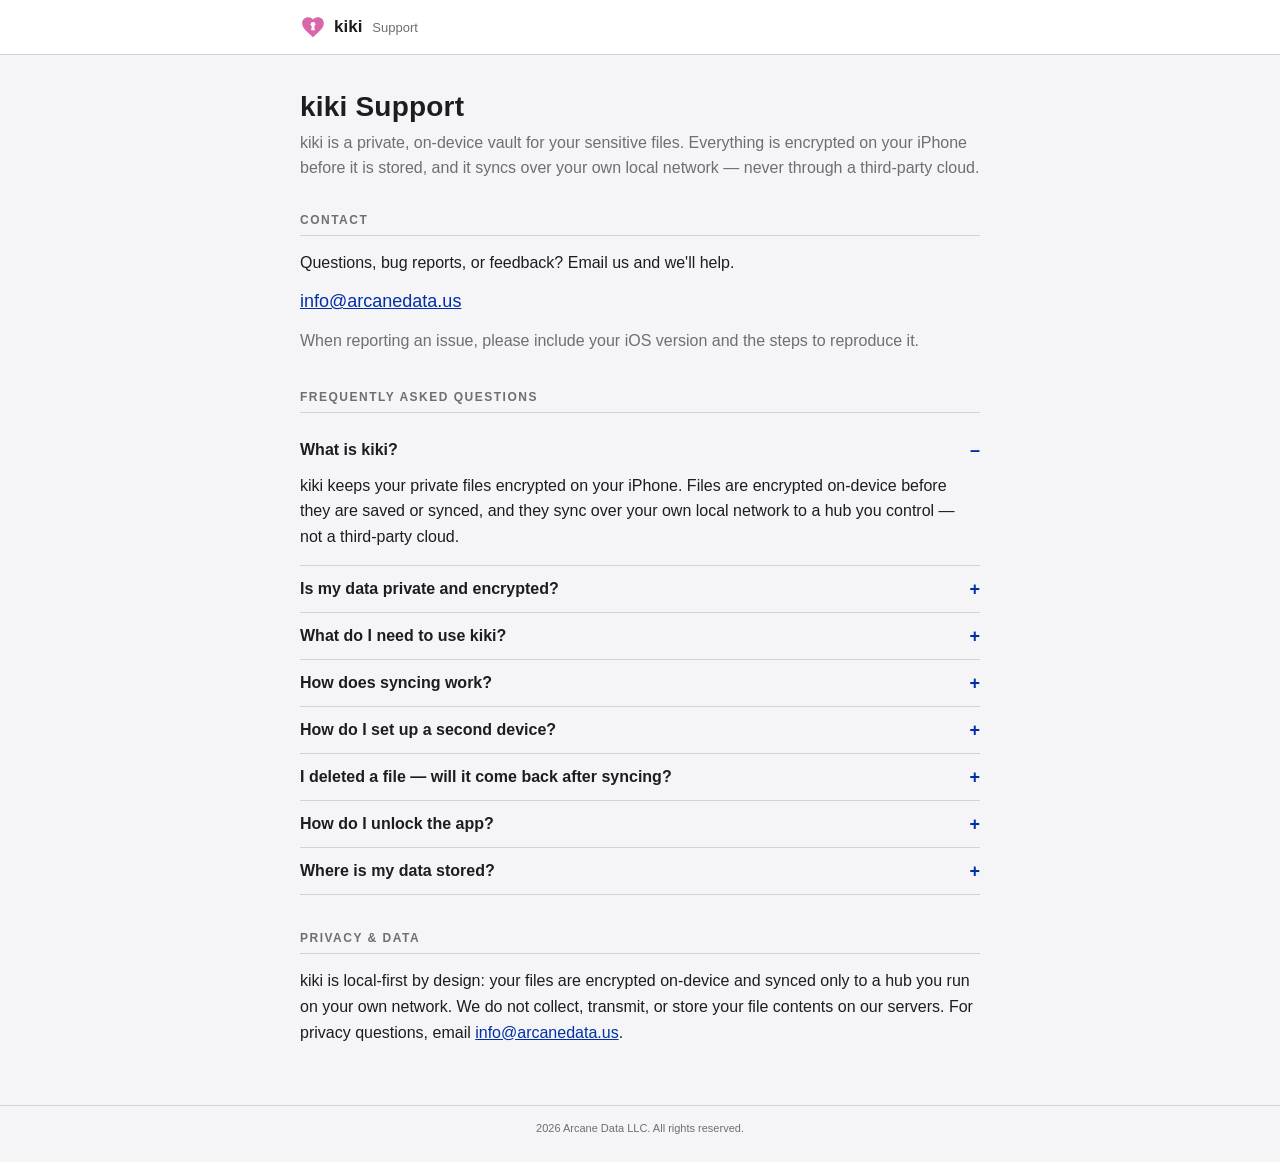
==== kiki/index.html @ 39fe329b "Use transparent skull-on-books logo and PNG favicon - Swap splash-card mark for assets/arcane-data-l" ====
<!DOCTYPE html>
<html lang="en">
<head>
  <meta charset="utf-8" />
  <meta name="viewport" content="width=device-width, initial-scale=1" />
  <title>kiki — Support</title>
  <meta name="description" content="Support and FAQ for kiki, the private on-device vault by Arcane Data LLC. Contact info@arcanedata.us." />
  <meta name="theme-color" content="#f5f5f7" />
  <link rel="icon" href="/favicon.png" type="image/png" />
  <link rel="canonical" href="https://arcanedata.us/kiki/" />

  <meta property="og:type" content="website" />
  <meta property="og:title" content="kiki — Support" />
  <meta property="og:description" content="Support and FAQ for kiki, the private on-device vault by Arcane Data LLC." />
  <meta property="og:url" content="https://arcanedata.us/kiki/" />
  <meta name="twitter:card" content="summary" />

  <link rel="stylesheet" href="/styles.css" />
  <link rel="stylesheet" href="support.css" />
</head>
<body>
  <header class="site-header">
    <div class="site-header__inner">
      <a class="brand" href="/">
        <svg viewBox="0 0 24 24" width="26" height="26" class="kiki-mark" aria-hidden="true">
          <defs>
            <mask id="kh">
              <rect width="24" height="24" fill="#fff" />
              <circle cx="12" cy="9.5" r="2.2" fill="#000" />
              <path d="M11 11 L10.2 15 L13.8 15 L13 11 Z" fill="#000" />
            </mask>
          </defs>
          <path d="M12 21.35l-1.45-1.32C5.4 15.36 2 12.28 2 8.5 2 5.42 4.42 3 7.5 3c1.74 0 3.41 0.81 4.5 2.09C13.09 3.81 14.76 3 16.5 3 19.58 3 22 5.42 22 8.5c0 3.78-3.4 6.86-8.55 11.54L12 21.35z" fill="#D966A8" mask="url(#kh)" />
        </svg>
        kiki
      </a>
      <span class="site-header__tag">Support</span>
    </div>
  </header>

  <main class="wrap">
    <h1>kiki Support</h1>
    <p class="lead">
      kiki is a private, on-device vault for your sensitive files. Everything is
      encrypted on your iPhone before it is stored, and it syncs over your own
      local network — never through a third-party cloud.
    </p>

    <section class="section">
      <h2>Contact</h2>
      <p>Questions, bug reports, or feedback? Email us and we'll help.</p>
      <p class="contact-email"><a href="mailto:info@arcanedata.us">info@arcanedata.us</a></p>
      <p class="muted">When reporting an issue, please include your iOS version and the steps to reproduce it.</p>
    </section>

    <section class="section">
      <h2>Frequently asked questions</h2>

      <details class="faq-item" open>
        <summary>What is kiki?</summary>
        <p>kiki keeps your private files encrypted on your iPhone. Files are encrypted on-device before they are saved or synced, and they sync over your own local network to a hub you control — not a third-party cloud.</p>
      </details>

      <details class="faq-item">
        <summary>Is my data private and encrypted?</summary>
        <p>Yes. Each file is encrypted on your device with AES-256-GCM before it is saved or synced, and your encryption keys are stored in the iOS Keychain. Arcane Data runs no cloud servers for your file contents and cannot read your files.</p>
      </details>

      <details class="faq-item">
        <summary>What do I need to use kiki?</summary>
        <p>An iPhone running iOS 17 or later. To sync and back up across devices, you run the kiki hub on a computer on your home network (for example, a Mac that stays on).</p>
      </details>

      <details class="faq-item">
        <summary>How does syncing work?</summary>
        <p>kiki automatically discovers your hub on your local Wi-Fi network and syncs your encrypted files to it. Syncing stays on your local network — your data does not travel through an outside cloud service.</p>
      </details>

      <details class="faq-item">
        <summary>How do I set up a second device?</summary>
        <p>Open kiki on the new device while it's on the same Wi-Fi network as your hub. kiki securely retrieves your encrypted account key from the hub so your existing files unlock and appear on the new device.</p>
      </details>

      <details class="faq-item">
        <summary>I deleted a file — will it come back after syncing?</summary>
        <p>No. Files you delete are remembered as deleted and are not re-downloaded from the hub.</p>
      </details>

      <details class="faq-item">
        <summary>How do I unlock the app?</summary>
        <p>kiki unlocks with Face ID and falls back to your device passcode.</p>
      </details>

      <details class="faq-item">
        <summary>Where is my data stored?</summary>
        <p>On your device, and — if you use a hub — in the hub's storage folder on your own computer (by default <code>~/.kiki-hub</code>). You stay in control of both.</p>
      </details>
    </section>

    <section class="section">
      <h2>Privacy &amp; data</h2>
      <p>kiki is local-first by design: your files are encrypted on-device and synced only to a hub you run on your own network. We do not collect, transmit, or store your file contents on our servers. For privacy questions, email <a href="mailto:info@arcanedata.us">info@arcanedata.us</a>.</p>
    </section>
  </main>

  <footer class="footer">
    <p><span id="year">2026</span> Arcane Data LLC. All rights reserved.</p>
  </footer>

  <script>
    document.getElementById("year").textContent = new Date().getFullYear();
  </script>
</body>
</html>
---- styles.css ----
/* =====================================================================
   Arcane Data — splash page
   Palette: Apple-style neutrals (white / #f5f5f7 / #1d1d1f) with
   old-school underlined links (#002fa7). Flat, 1px borders.
   Font: Helvetica where installed; bundled Arimo (libre Helvetica
   metric clone) as the cross-platform fallback.
   ===================================================================== */

/* Bundled Helvetica-equivalent (Arimo, Apache-2.0) — see fonts/README.md */
@font-face {
  font-family: "Arimo";
  font-style: normal;
  font-weight: 400;
  font-display: swap;
  src: url("fonts/arimo-400.woff2") format("woff2");
}
@font-face {
  font-family: "Arimo";
  font-style: normal;
  font-weight: 700;
  font-display: swap;
  src: url("fonts/arimo-700.woff2") format("woff2");
}

:root {
  /* Apple-style neutrals */
  --page-bg:  #f5f5f7; /* Apple light gray */
  --card-bg:  #ffffff;
  --border:   #d2d2d7; /* Apple hairline gray */

  /* Text */
  --text-primary:   #1d1d1f; /* near-black (Apple) */
  --text-secondary: #6e6e73; /* Apple secondary gray */

  /* Old-school links */
  --link:       #002fa7;
  --link-hover: #002178; /* darker */

  --font: "Helvetica Neue", Helvetica, "Arimo", Arial, sans-serif;
}

* { box-sizing: border-box; }

html, body { height: 100%; }

body {
  margin: 0;
  min-height: 100%;
  display: flex;
  flex-direction: column;
  font-family: var(--font);
  color: var(--text-primary);
  background: var(--page-bg);
  -webkit-font-smoothing: antialiased;
}

/* Old-school links — same blue in every state (no visited purple) */
a, a:link, a:visited { color: var(--link); }
a:hover, a:active { color: var(--link-hover); }

/* ----------------------------------------------------------------
   Page + card (flat: 1px border, no shadow)
   ---------------------------------------------------------------- */
.page {
  flex: 1;
  display: flex;
  align-items: center;
  justify-content: center;
  padding: 48px 20px;
}

.card {
  width: 100%;
  max-width: 440px;
  background: var(--card-bg);
  border: 1px solid var(--border);
  padding: 36px 28px 32px;
  text-align: center;
}

.logo {
  display: block;
  width: 180px;
  height: auto;
  margin: 0 auto 16px;
}

.card__title {
  margin: 0 0 6px;
  font-size: 22px;
  font-weight: 700;
  letter-spacing: 0.3px;
}

.card__tagline {
  margin: 0;
  font-size: 13px;
  color: var(--text-primary);
}

.divider {
  margin: 22px 0 18px;
  font-size: 12px;
  letter-spacing: 1px;
  color: var(--text-secondary);
}

.card__label {
  margin: 0 0 12px;
  font-size: 11px;
  font-weight: 500;
  letter-spacing: 2px;
  text-transform: uppercase;
  color: var(--text-secondary);
}

/* ----------------------------------------------------------------
   Email link — classic underlined hyperlink (lapis lazuli)
   ---------------------------------------------------------------- */
.btn {
  display: inline-block;
  font-family: var(--font);
  font-size: 15px;
  color: var(--link);
  text-decoration: underline;
  transition: color 0.15s ease;
}

.btn:hover {
  color: var(--link-hover);
}

.btn:focus-visible {
  outline: 2px solid var(--link);
  outline-offset: 2px;
}

/* ----------------------------------------------------------------
   Footer
   ---------------------------------------------------------------- */
.footer {
  text-align: center;
  padding: 16px 12px 28px;
  font-size: 11px;
  color: var(--text-secondary);
}

.footer p { margin: 0; }

@media (prefers-reduced-motion: reduce) {
  .btn { transition: none; }
}
---- kiki/support.css ----
/* =====================================================================
   kiki Support page — layout on top of shared tokens in /styles.css
   (reuses :root palette, @font-face, body, links, .footer)
   ===================================================================== */

.site-header {
  background: var(--card-bg);
  border-bottom: 1px solid var(--border);
}

.site-header__inner {
  max-width: 720px;
  margin: 0 auto;
  padding: 14px 20px;
  display: flex;
  align-items: center;
  gap: 10px;
}

.brand,
.brand:link,
.brand:visited {
  display: inline-flex;
  align-items: center;
  gap: 8px;
  text-decoration: none;
  color: var(--text-primary);
  font-weight: 700;
  font-size: 17px;
}

.brand:hover { color: var(--text-primary); }

.kiki-mark { display: block; }

.site-header__tag {
  color: var(--text-secondary);
  font-size: 13px;
}

.wrap {
  flex: 1;
  width: 100%;
  max-width: 720px;
  margin: 0 auto;
  padding: 36px 20px 8px;
}

.wrap h1 {
  margin: 0 0 8px;
  font-size: 28px;
  font-weight: 700;
  letter-spacing: 0.2px;
}

.lead {
  margin: 0 0 32px;
  font-size: 16px;
  line-height: 1.55;
  color: var(--text-secondary);
}

.section { margin: 0 0 36px; }

.section > h2 {
  margin: 0 0 14px;
  padding-bottom: 8px;
  border-bottom: 1px solid var(--border);
  font-size: 12px;
  font-weight: 700;
  letter-spacing: 1.5px;
  text-transform: uppercase;
  color: var(--text-secondary);
}

.section p {
  margin: 0 0 12px;
  line-height: 1.6;
}

.muted { color: var(--text-secondary); }

.contact-email { font-size: 18px; }

code {
  font-family: "SF Mono", ui-monospace, Menlo, Consolas, monospace;
  font-size: 0.9em;
  background: var(--page-bg);
  border: 1px solid var(--border);
  padding: 1px 5px;
}

/* FAQ — native <details>, no JS */
.faq-item {
  border-bottom: 1px solid var(--border);
}

.faq-item summary {
  list-style: none;
  cursor: pointer;
  padding: 14px 0;
  font-weight: 700;
  display: flex;
  justify-content: space-between;
  align-items: center;
  gap: 16px;
}

.faq-item summary::-webkit-details-marker { display: none; }

.faq-item summary::after {
  content: "+";
  color: var(--link);
  font-weight: 700;
  font-size: 18px;
  line-height: 1;
}

.faq-item[open] summary::after { content: "\2013"; } /* en dash */

.faq-item p {
  margin: 0 0 16px;
  line-height: 1.6;
  color: var(--text-primary);
}

/* Footer divider for this page */
.footer {
  border-top: 1px solid var(--border);
  margin-top: 16px;
}
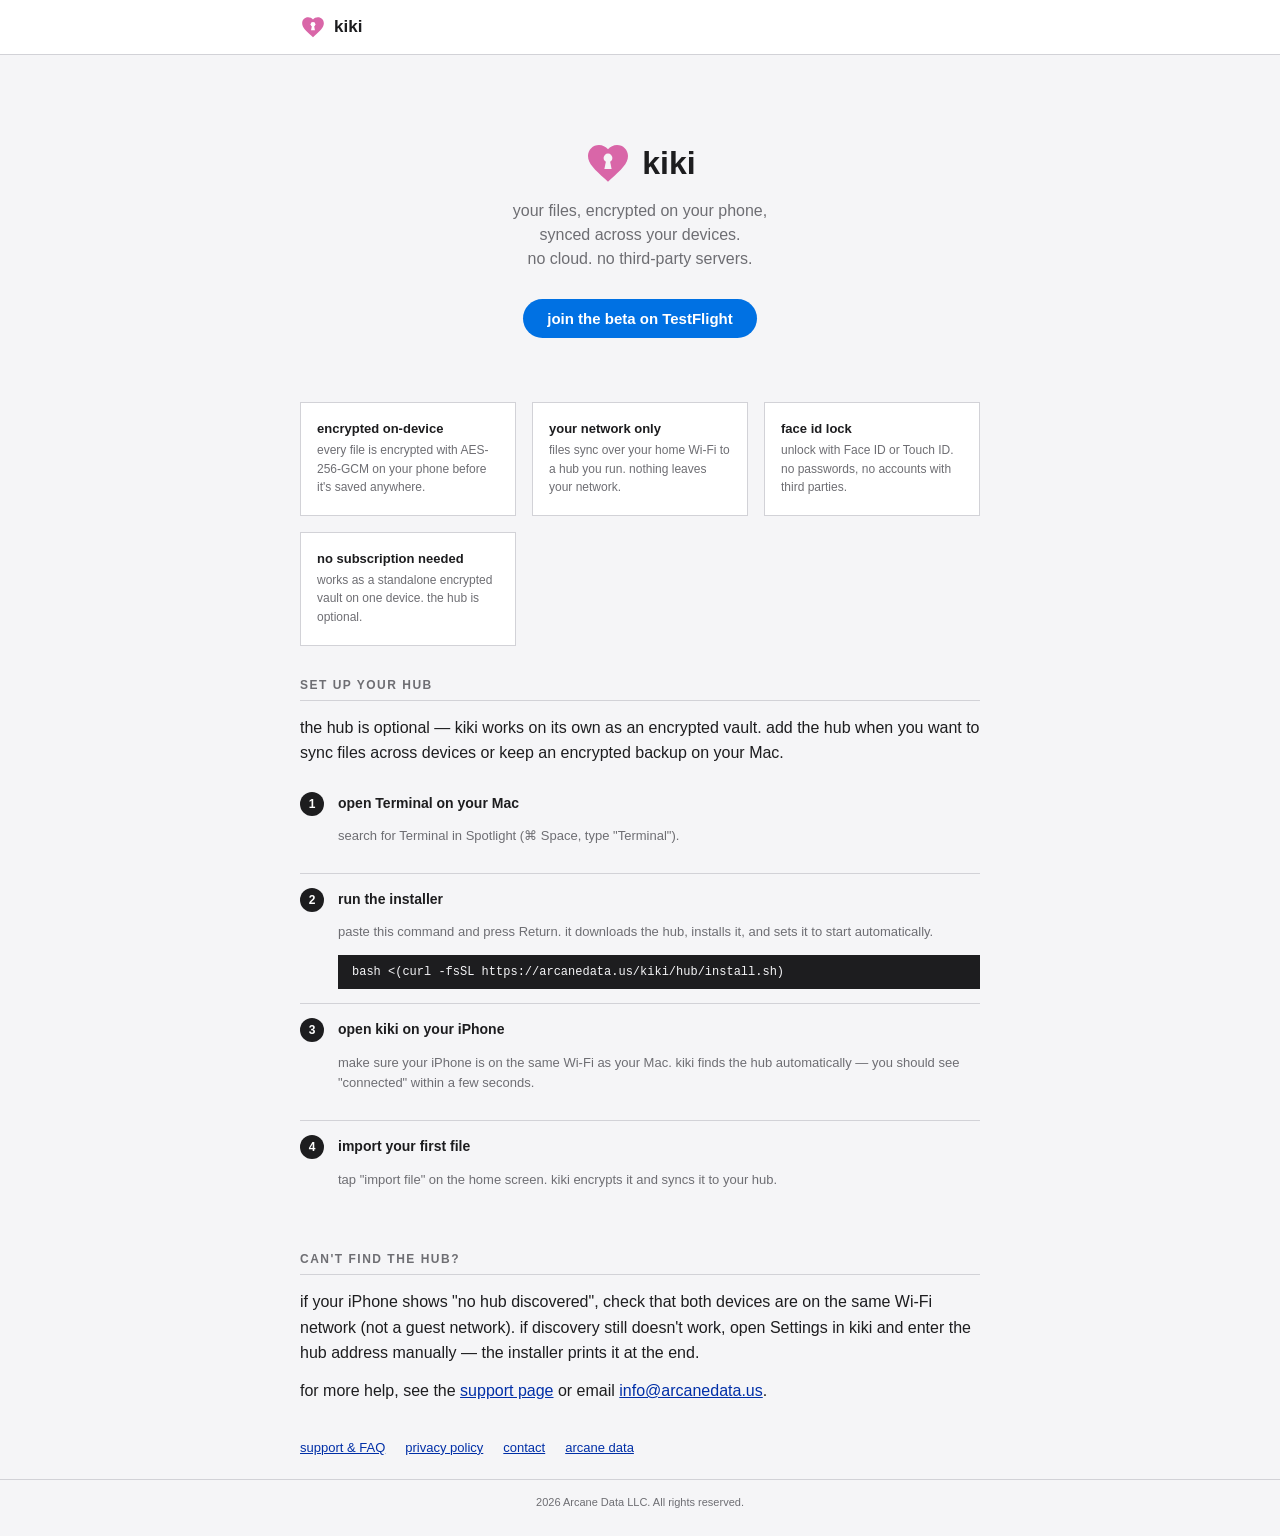
==== commit 33666e60: "Add kiki landing page; move support to /kiki/support/; link from splash" ====
--- a/kiki/index.html
+++ b/kiki/index.html
@@ -3,20 +3,135 @@
 <head>
   <meta charset="utf-8" />
   <meta name="viewport" content="width=device-width, initial-scale=1" />
-  <title>kiki — Support</title>
-  <meta name="description" content="Support and FAQ for kiki, the private on-device vault by Arcane Data LLC. Contact info@arcanedata.us." />
+  <title>kiki — private encrypted vault</title>
+  <meta name="description" content="kiki is a personal encrypted vault for iPhone. Your files stay on your devices and your network. No cloud. By Arcane Data LLC." />
   <meta name="theme-color" content="#f5f5f7" />
-  <link rel="icon" href="/favicon.png" type="image/png" />
+  <link rel="icon" href="/favicon.svg" type="image/svg+xml" />
   <link rel="canonical" href="https://arcanedata.us/kiki/" />
 
   <meta property="og:type" content="website" />
-  <meta property="og:title" content="kiki — Support" />
-  <meta property="og:description" content="Support and FAQ for kiki, the private on-device vault by Arcane Data LLC." />
+  <meta property="og:title" content="kiki — private encrypted vault" />
+  <meta property="og:description" content="Your files, encrypted on your phone, synced across your devices. No cloud." />
   <meta property="og:url" content="https://arcanedata.us/kiki/" />
   <meta name="twitter:card" content="summary" />
 
   <link rel="stylesheet" href="/styles.css" />
   <link rel="stylesheet" href="support.css" />
+  <style>
+    .kiki-hero {
+      text-align: center;
+      padding: 48px 0 32px;
+    }
+    .kiki-hero__logo {
+      display: inline-flex;
+      align-items: center;
+      gap: 10px;
+      text-decoration: none;
+      color: var(--text-primary);
+      font-size: 32px;
+      font-weight: 700;
+      margin-bottom: 12px;
+    }
+    .kiki-hero__tagline {
+      font-size: 16px;
+      color: var(--text-secondary);
+      margin: 0 0 28px;
+      line-height: 1.5;
+    }
+    .testflight-btn {
+      display: inline-block;
+      background: #0071e3;
+      color: #fff;
+      font-family: var(--font);
+      font-size: 15px;
+      font-weight: 600;
+      text-decoration: none;
+      padding: 11px 24px;
+      border-radius: 980px;
+      transition: background 0.15s;
+    }
+    .testflight-btn:link,
+    .testflight-btn:visited { color: #fff; }
+    .testflight-btn:hover   { background: #0077ed; color: #fff; }
+
+    .features {
+      display: grid;
+      grid-template-columns: repeat(auto-fit, minmax(200px, 1fr));
+      gap: 16px;
+      margin: 32px 0;
+    }
+    .feature {
+      background: var(--card-bg);
+      border: 1px solid var(--border);
+      padding: 18px 16px;
+    }
+    .feature__title {
+      font-size: 13px;
+      font-weight: 700;
+      margin: 0 0 5px;
+    }
+    .feature__desc {
+      font-size: 12px;
+      color: var(--text-secondary);
+      margin: 0;
+      line-height: 1.55;
+    }
+
+    .setup-step {
+      display: flex;
+      gap: 14px;
+      align-items: flex-start;
+      padding: 14px 0;
+      border-bottom: 1px solid var(--border);
+    }
+    .setup-step:last-child { border-bottom: none; }
+    .setup-step__num {
+      flex-shrink: 0;
+      width: 24px;
+      height: 24px;
+      background: var(--text-primary);
+      color: var(--card-bg);
+      font-size: 12px;
+      font-weight: 700;
+      display: flex;
+      align-items: center;
+      justify-content: center;
+      border-radius: 50%;
+    }
+    .setup-step__body { flex: 1; }
+    .setup-step__title {
+      font-size: 14px;
+      font-weight: 700;
+      margin: 0 0 4px;
+    }
+    .setup-step__desc {
+      font-size: 13px;
+      color: var(--text-secondary);
+      margin: 0 0 8px;
+      line-height: 1.5;
+    }
+    .cmd-block {
+      background: var(--text-primary);
+      color: #f5f5f7;
+      font-family: "SF Mono", ui-monospace, Menlo, Consolas, monospace;
+      font-size: 12px;
+      padding: 10px 14px;
+      overflow-x: auto;
+      white-space: nowrap;
+      user-select: all;
+      cursor: text;
+    }
+
+    .page-links {
+      display: flex;
+      gap: 20px;
+      flex-wrap: wrap;
+      margin-top: 6px;
+    }
+    .page-links a {
+      font-size: 13px;
+    }
+  </style>
 </head>
 <body>
   <header class="site-header">
@@ -34,73 +149,110 @@
         </svg>
         kiki
       </a>
-      <span class="site-header__tag">Support</span>
     </div>
   </header>
 
   <main class="wrap">
-    <h1>kiki Support</h1>
-    <p class="lead">
-      kiki is a private, on-device vault for your sensitive files. Everything is
-      encrypted on your iPhone before it is stored, and it syncs over your own
-      local network — never through a third-party cloud.
-    </p>
-
+
+    <!-- Hero -->
+    <div class="kiki-hero">
+      <div class="kiki-hero__logo" aria-hidden="true">
+        <svg viewBox="0 0 24 24" width="48" height="48">
+          <defs>
+            <mask id="kh2">
+              <rect width="24" height="24" fill="#fff" />
+              <circle cx="12" cy="9.5" r="2.2" fill="#000" />
+              <path d="M11 11 L10.2 15 L13.8 15 L13 11 Z" fill="#000" />
+            </mask>
+          </defs>
+          <path d="M12 21.35l-1.45-1.32C5.4 15.36 2 12.28 2 8.5 2 5.42 4.42 3 7.5 3c1.74 0 3.41 0.81 4.5 2.09C13.09 3.81 14.76 3 16.5 3 19.58 3 22 5.42 22 8.5c0 3.78-3.4 6.86-8.55 11.54L12 21.35z" fill="#D966A8" mask="url(#kh2)" />
+        </svg>
+        kiki
+      </div>
+      <p class="kiki-hero__tagline">
+        your files, encrypted on your phone,<br>
+        synced across your devices.<br>
+        no cloud. no third-party servers.
+      </p>
+      <a class="testflight-btn" href="https://testflight.apple.com/join/XXXXXXXX">
+        join the beta on TestFlight
+      </a>
+    </div>
+
+    <!-- Features -->
+    <div class="features">
+      <div class="feature">
+        <p class="feature__title">encrypted on-device</p>
+        <p class="feature__desc">every file is encrypted with AES-256-GCM on your phone before it's saved anywhere.</p>
+      </div>
+      <div class="feature">
+        <p class="feature__title">your network only</p>
+        <p class="feature__desc">files sync over your home Wi-Fi to a hub you run. nothing leaves your network.</p>
+      </div>
+      <div class="feature">
+        <p class="feature__title">face id lock</p>
+        <p class="feature__desc">unlock with Face ID or Touch ID. no passwords, no accounts with third parties.</p>
+      </div>
+      <div class="feature">
+        <p class="feature__title">no subscription needed</p>
+        <p class="feature__desc">works as a standalone encrypted vault on one device. the hub is optional.</p>
+      </div>
+    </div>
+
+    <!-- Hub setup -->
     <section class="section">
-      <h2>Contact</h2>
-      <p>Questions, bug reports, or feedback? Email us and we'll help.</p>
-      <p class="contact-email"><a href="mailto:info@arcanedata.us">info@arcanedata.us</a></p>
-      <p class="muted">When reporting an issue, please include your iOS version and the steps to reproduce it.</p>
+      <h2>set up your hub</h2>
+      <p>the hub is optional — kiki works on its own as an encrypted vault. add the hub when you want to sync files across devices or keep an encrypted backup on your Mac.</p>
+
+      <div class="setup-step">
+        <div class="setup-step__num">1</div>
+        <div class="setup-step__body">
+          <p class="setup-step__title">open Terminal on your Mac</p>
+          <p class="setup-step__desc">search for Terminal in Spotlight (⌘ Space, type "Terminal").</p>
+        </div>
+      </div>
+
+      <div class="setup-step">
+        <div class="setup-step__num">2</div>
+        <div class="setup-step__body">
+          <p class="setup-step__title">run the installer</p>
+          <p class="setup-step__desc">paste this command and press Return. it downloads the hub, installs it, and sets it to start automatically.</p>
+          <div class="cmd-block">bash &lt;(curl -fsSL https://arcanedata.us/kiki/hub/install.sh)</div>
+        </div>
+      </div>
+
+      <div class="setup-step">
+        <div class="setup-step__num">3</div>
+        <div class="setup-step__body">
+          <p class="setup-step__title">open kiki on your iPhone</p>
+          <p class="setup-step__desc">make sure your iPhone is on the same Wi-Fi as your Mac. kiki finds the hub automatically — you should see "connected" within a few seconds.</p>
+        </div>
+      </div>
+
+      <div class="setup-step">
+        <div class="setup-step__num">4</div>
+        <div class="setup-step__body">
+          <p class="setup-step__title">import your first file</p>
+          <p class="setup-step__desc">tap "import file" on the home screen. kiki encrypts it and syncs it to your hub.</p>
+        </div>
+      </div>
     </section>
 
+    <!-- Troubleshooting note -->
     <section class="section">
-      <h2>Frequently asked questions</h2>
-
-      <details class="faq-item" open>
-        <summary>What is kiki?</summary>
-        <p>kiki keeps your private files encrypted on your iPhone. Files are encrypted on-device before they are saved or synced, and they sync over your own local network to a hub you control — not a third-party cloud.</p>
-      </details>
-
-      <details class="faq-item">
-        <summary>Is my data private and encrypted?</summary>
-        <p>Yes. Each file is encrypted on your device with AES-256-GCM before it is saved or synced, and your encryption keys are stored in the iOS Keychain. Arcane Data runs no cloud servers for your file contents and cannot read your files.</p>
-      </details>
-
-      <details class="faq-item">
-        <summary>What do I need to use kiki?</summary>
-        <p>An iPhone running iOS 17 or later. To sync and back up across devices, you run the kiki hub on a computer on your home network (for example, a Mac that stays on).</p>
-      </details>
-
-      <details class="faq-item">
-        <summary>How does syncing work?</summary>
-        <p>kiki automatically discovers your hub on your local Wi-Fi network and syncs your encrypted files to it. Syncing stays on your local network — your data does not travel through an outside cloud service.</p>
-      </details>
-
-      <details class="faq-item">
-        <summary>How do I set up a second device?</summary>
-        <p>Open kiki on the new device while it's on the same Wi-Fi network as your hub. kiki securely retrieves your encrypted account key from the hub so your existing files unlock and appear on the new device.</p>
-      </details>
-
-      <details class="faq-item">
-        <summary>I deleted a file — will it come back after syncing?</summary>
-        <p>No. Files you delete are remembered as deleted and are not re-downloaded from the hub.</p>
-      </details>
-
-      <details class="faq-item">
-        <summary>How do I unlock the app?</summary>
-        <p>kiki unlocks with Face ID and falls back to your device passcode.</p>
-      </details>
-
-      <details class="faq-item">
-        <summary>Where is my data stored?</summary>
-        <p>On your device, and — if you use a hub — in the hub's storage folder on your own computer (by default <code>~/.kiki-hub</code>). You stay in control of both.</p>
-      </details>
+      <h2>can't find the hub?</h2>
+      <p>if your iPhone shows "no hub discovered", check that both devices are on the same Wi-Fi network (not a guest network). if discovery still doesn't work, open Settings in kiki and enter the hub address manually — the installer prints it at the end.</p>
+      <p>for more help, see the <a href="/kiki/support/">support page</a> or email <a href="mailto:info@arcanedata.us">info@arcanedata.us</a>.</p>
     </section>
 
-    <section class="section">
-      <h2>Privacy &amp; data</h2>
-      <p>kiki is local-first by design: your files are encrypted on-device and synced only to a hub you run on your own network. We do not collect, transmit, or store your file contents on our servers. For privacy questions, email <a href="mailto:info@arcanedata.us">info@arcanedata.us</a>.</p>
-    </section>
+    <!-- Footer links -->
+    <div class="page-links">
+      <a href="/kiki/support/">support &amp; FAQ</a>
+      <a href="/kiki/privacy/">privacy policy</a>
+      <a href="mailto:info@arcanedata.us">contact</a>
+      <a href="/">arcane data</a>
+    </div>
+
   </main>
 
   <footer class="footer">
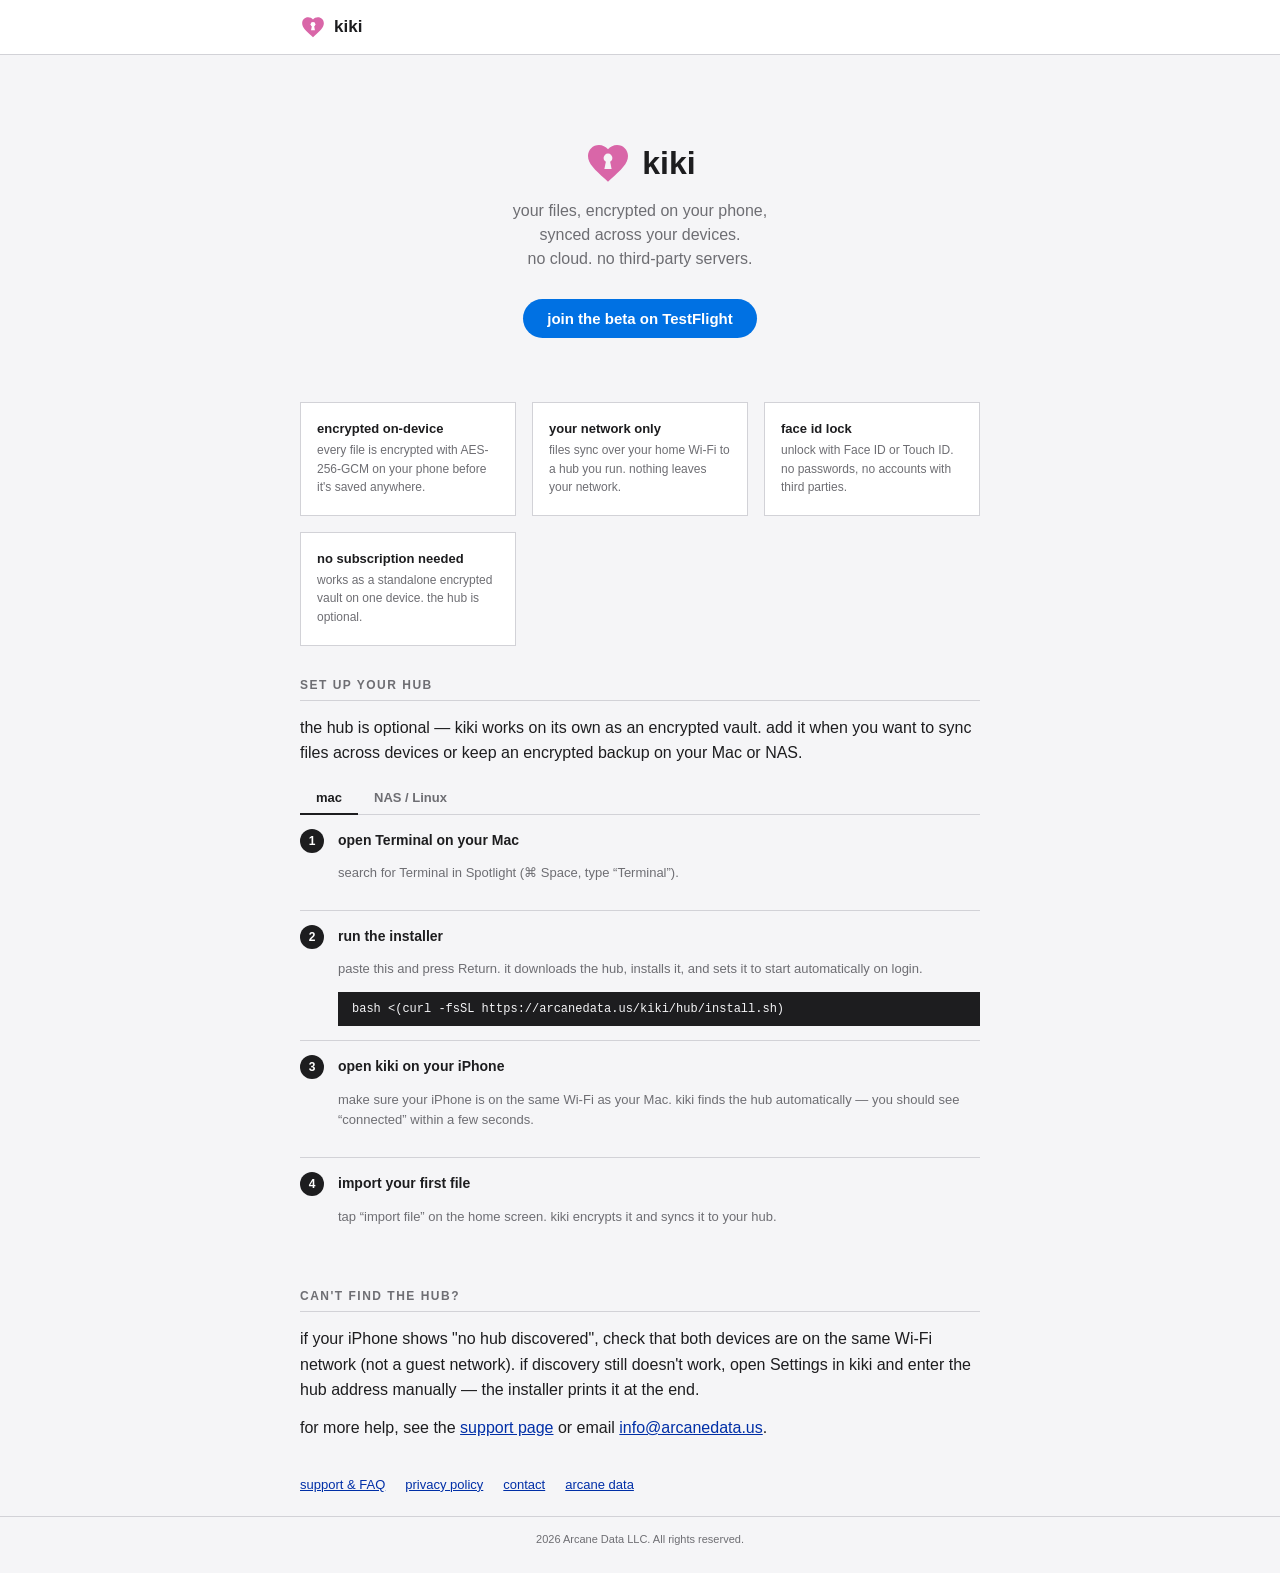
==== commit c96c2ec0: "Add NAS/Linux tab to hub setup section; nas-install.sh one-liner" ====
--- a/kiki/index.html
+++ b/kiki/index.html
@@ -131,6 +131,29 @@
     .page-links a {
       font-size: 13px;
     }
+    .tabs {
+      display: flex;
+      gap: 0;
+      margin: 16px 0 0;
+      border-bottom: 1px solid var(--border);
+    }
+    .tab {
+      background: none;
+      border: none;
+      border-bottom: 2px solid transparent;
+      padding: 8px 16px;
+      font-family: var(--font);
+      font-size: 13px;
+      font-weight: 600;
+      color: var(--text-secondary);
+      cursor: pointer;
+      margin-bottom: -1px;
+    }
+    .tab--active {
+      color: var(--text-primary);
+      border-bottom-color: var(--text-primary);
+    }
+    .tab:hover { color: var(--text-primary); }
   </style>
 </head>
 <body>
@@ -202,38 +225,80 @@
     <!-- Hub setup -->
     <section class="section">
       <h2>set up your hub</h2>
-      <p>the hub is optional — kiki works on its own as an encrypted vault. add the hub when you want to sync files across devices or keep an encrypted backup on your Mac.</p>
-
-      <div class="setup-step">
-        <div class="setup-step__num">1</div>
-        <div class="setup-step__body">
-          <p class="setup-step__title">open Terminal on your Mac</p>
-          <p class="setup-step__desc">search for Terminal in Spotlight (⌘ Space, type "Terminal").</p>
-        </div>
-      </div>
-
-      <div class="setup-step">
-        <div class="setup-step__num">2</div>
-        <div class="setup-step__body">
-          <p class="setup-step__title">run the installer</p>
-          <p class="setup-step__desc">paste this command and press Return. it downloads the hub, installs it, and sets it to start automatically.</p>
-          <div class="cmd-block">bash &lt;(curl -fsSL https://arcanedata.us/kiki/hub/install.sh)</div>
-        </div>
-      </div>
-
-      <div class="setup-step">
-        <div class="setup-step__num">3</div>
-        <div class="setup-step__body">
-          <p class="setup-step__title">open kiki on your iPhone</p>
-          <p class="setup-step__desc">make sure your iPhone is on the same Wi-Fi as your Mac. kiki finds the hub automatically — you should see "connected" within a few seconds.</p>
-        </div>
-      </div>
-
-      <div class="setup-step">
-        <div class="setup-step__num">4</div>
-        <div class="setup-step__body">
-          <p class="setup-step__title">import your first file</p>
-          <p class="setup-step__desc">tap "import file" on the home screen. kiki encrypts it and syncs it to your hub.</p>
+      <p>the hub is optional — kiki works on its own as an encrypted vault. add it when you want to sync files across devices or keep an encrypted backup on your Mac or NAS.</p>
+
+      <!-- Platform tabs -->
+      <div class="tabs" role="tablist">
+        <button class="tab tab--active" onclick="switchTab('mac')" role="tab" aria-selected="true">mac</button>
+        <button class="tab" onclick="switchTab('nas')" role="tab" aria-selected="false">NAS / Linux</button>
+      </div>
+
+      <!-- Mac instructions -->
+      <div id="tab-mac">
+        <div class="setup-step">
+          <div class="setup-step__num">1</div>
+          <div class="setup-step__body">
+            <p class="setup-step__title">open Terminal on your Mac</p>
+            <p class="setup-step__desc">search for Terminal in Spotlight (&#8984; Space, type &ldquo;Terminal&rdquo;).</p>
+          </div>
+        </div>
+        <div class="setup-step">
+          <div class="setup-step__num">2</div>
+          <div class="setup-step__body">
+            <p class="setup-step__title">run the installer</p>
+            <p class="setup-step__desc">paste this and press Return. it downloads the hub, installs it, and sets it to start automatically on login.</p>
+            <div class="cmd-block">bash &lt;(curl -fsSL https://arcanedata.us/kiki/hub/install.sh)</div>
+          </div>
+        </div>
+        <div class="setup-step">
+          <div class="setup-step__num">3</div>
+          <div class="setup-step__body">
+            <p class="setup-step__title">open kiki on your iPhone</p>
+            <p class="setup-step__desc">make sure your iPhone is on the same Wi-Fi as your Mac. kiki finds the hub automatically &mdash; you should see &ldquo;connected&rdquo; within a few seconds.</p>
+          </div>
+        </div>
+        <div class="setup-step">
+          <div class="setup-step__num">4</div>
+          <div class="setup-step__body">
+            <p class="setup-step__title">import your first file</p>
+            <p class="setup-step__desc">tap &ldquo;import file&rdquo; on the home screen. kiki encrypts it and syncs it to your hub.</p>
+          </div>
+        </div>
+      </div>
+
+      <!-- NAS / Linux instructions -->
+      <div id="tab-nas" style="display:none">
+        <div class="setup-step">
+          <div class="setup-step__num">1</div>
+          <div class="setup-step__body">
+            <p class="setup-step__title">SSH into your NAS</p>
+            <p class="setup-step__desc">enable SSH in your NAS admin panel (Synology: Control Panel &rarr; Terminal &amp; SNMP &rarr; Enable SSH). then connect from your Mac: <code>ssh admin@your-nas-ip</code></p>
+          </div>
+        </div>
+        <div class="setup-step">
+          <div class="setup-step__num">2</div>
+          <div class="setup-step__body">
+            <p class="setup-step__title">run the NAS installer</p>
+            <p class="setup-step__desc">paste this into the SSH session and press Return. it detects your architecture, downloads the right binary, and sets it to start automatically.</p>
+            <div class="cmd-block">bash &lt;(curl -fsSL https://arcanedata.us/kiki/hub/nas-install.sh)</div>
+            <p class="setup-step__desc" style="margin-top:8px">works on Synology DSM 7+, QNAP, Unraid, TrueNAS Scale, and any Linux NAS.</p>
+          </div>
+        </div>
+        <div class="setup-step">
+          <div class="setup-step__num">3</div>
+          <div class="setup-step__body">
+            <p class="setup-step__title">connect kiki to your NAS</p>
+            <p class="setup-step__desc">the installer prints your NAS&rsquo;s IP address at the end. open kiki on your iPhone &rarr; Settings &rarr; hub url and enter it:</p>
+            <div class="cmd-block">http://your-nas-ip:8787</div>
+            <p class="setup-step__desc" style="margin-top:8px">if your NAS is on the same network as your iPhone, kiki may also find it automatically &mdash; no manual entry needed.</p>
+          </div>
+        </div>
+        <div class="setup-step">
+          <div class="setup-step__num">4</div>
+          <div class="setup-step__body">
+            <p class="setup-step__title">import your first file</p>
+            <p class="setup-step__desc">tap &ldquo;import file&rdquo; on the home screen. kiki encrypts it and syncs it to your NAS.</p>
+          </div>
         </div>
       </div>
     </section>
@@ -261,6 +326,13 @@
 
   <script>
     document.getElementById("year").textContent = new Date().getFullYear();
+    function switchTab(tab) {
+      document.getElementById('tab-mac').style.display = tab === 'mac' ? '' : 'none';
+      document.getElementById('tab-nas').style.display = tab === 'nas' ? '' : 'none';
+      document.querySelectorAll('.tab').forEach(function(el) {
+        el.classList.toggle('tab--active', el.textContent.trim() === (tab === 'mac' ? 'mac' : 'NAS / Linux'));
+      });
+    }
   </script>
 </body>
 </html>
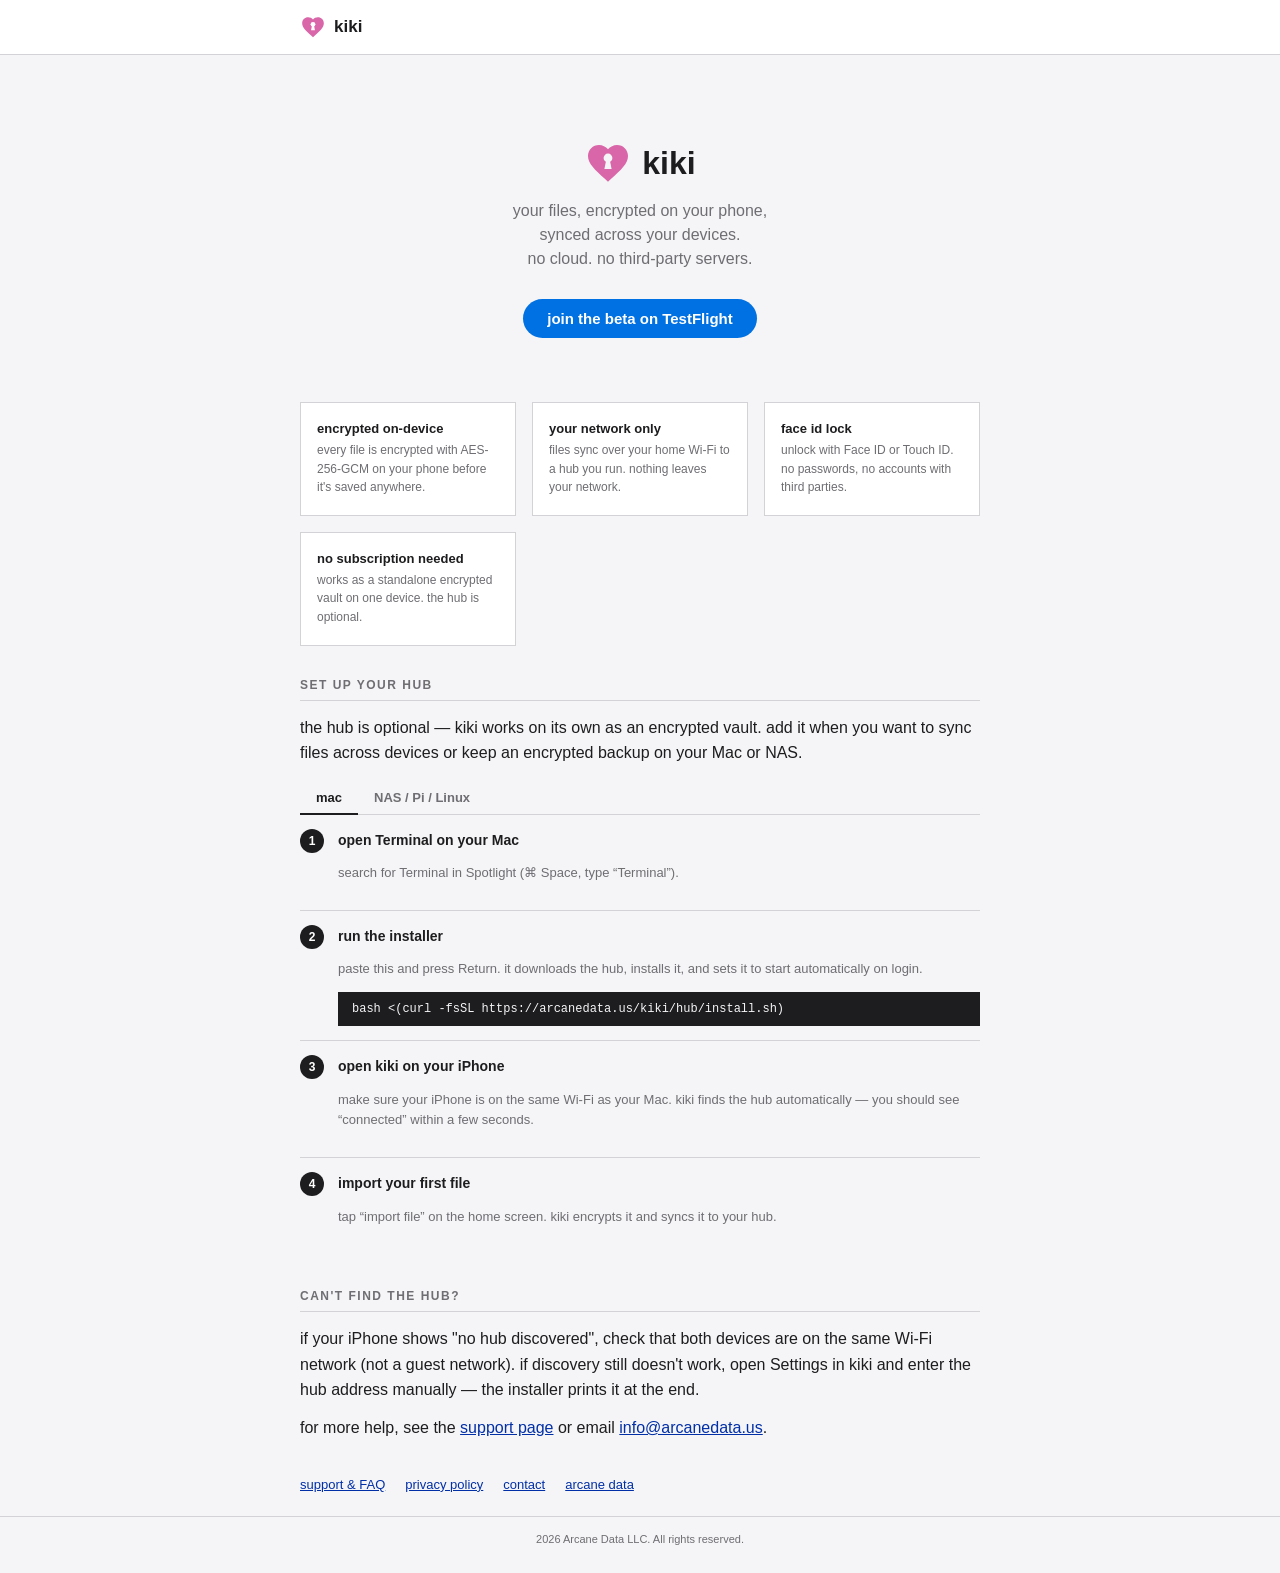
==== commit 60adb833: "Update NAS tab: NAS / Pi / Linux; add Pi/cyberdeck to device note" ====
--- a/kiki/index.html
+++ b/kiki/index.html
@@ -230,7 +230,7 @@
       <!-- Platform tabs -->
       <div class="tabs" role="tablist">
         <button class="tab tab--active" onclick="switchTab('mac')" role="tab" aria-selected="true">mac</button>
-        <button class="tab" onclick="switchTab('nas')" role="tab" aria-selected="false">NAS / Linux</button>
+        <button class="tab" onclick="switchTab('nas')" role="tab" aria-selected="false">NAS / Pi / Linux</button>
       </div>
 
       <!-- Mac instructions -->
@@ -281,7 +281,7 @@
             <p class="setup-step__title">run the NAS installer</p>
             <p class="setup-step__desc">paste this into the SSH session and press Return. it detects your architecture, downloads the right binary, and sets it to start automatically.</p>
             <div class="cmd-block">bash &lt;(curl -fsSL https://arcanedata.us/kiki/hub/nas-install.sh)</div>
-            <p class="setup-step__desc" style="margin-top:8px">works on Synology DSM 7+, QNAP, Unraid, TrueNAS Scale, and any Linux NAS.</p>
+            <p class="setup-step__desc" style="margin-top:8px">works on Synology DSM 7+, QNAP, Unraid, TrueNAS Scale, Raspberry Pi 4/5 (64-bit Raspberry Pi OS), cyberdecks, and any Linux device.</p>
           </div>
         </div>
         <div class="setup-step">
@@ -330,7 +330,7 @@
       document.getElementById('tab-mac').style.display = tab === 'mac' ? '' : 'none';
       document.getElementById('tab-nas').style.display = tab === 'nas' ? '' : 'none';
       document.querySelectorAll('.tab').forEach(function(el) {
-        el.classList.toggle('tab--active', el.textContent.trim() === (tab === 'mac' ? 'mac' : 'NAS / Linux'));
+      el.classList.toggle('tab--active', el.textContent.trim() === (tab === 'mac' ? 'mac' : 'NAS / Pi / Linux'));
       });
     }
   </script>
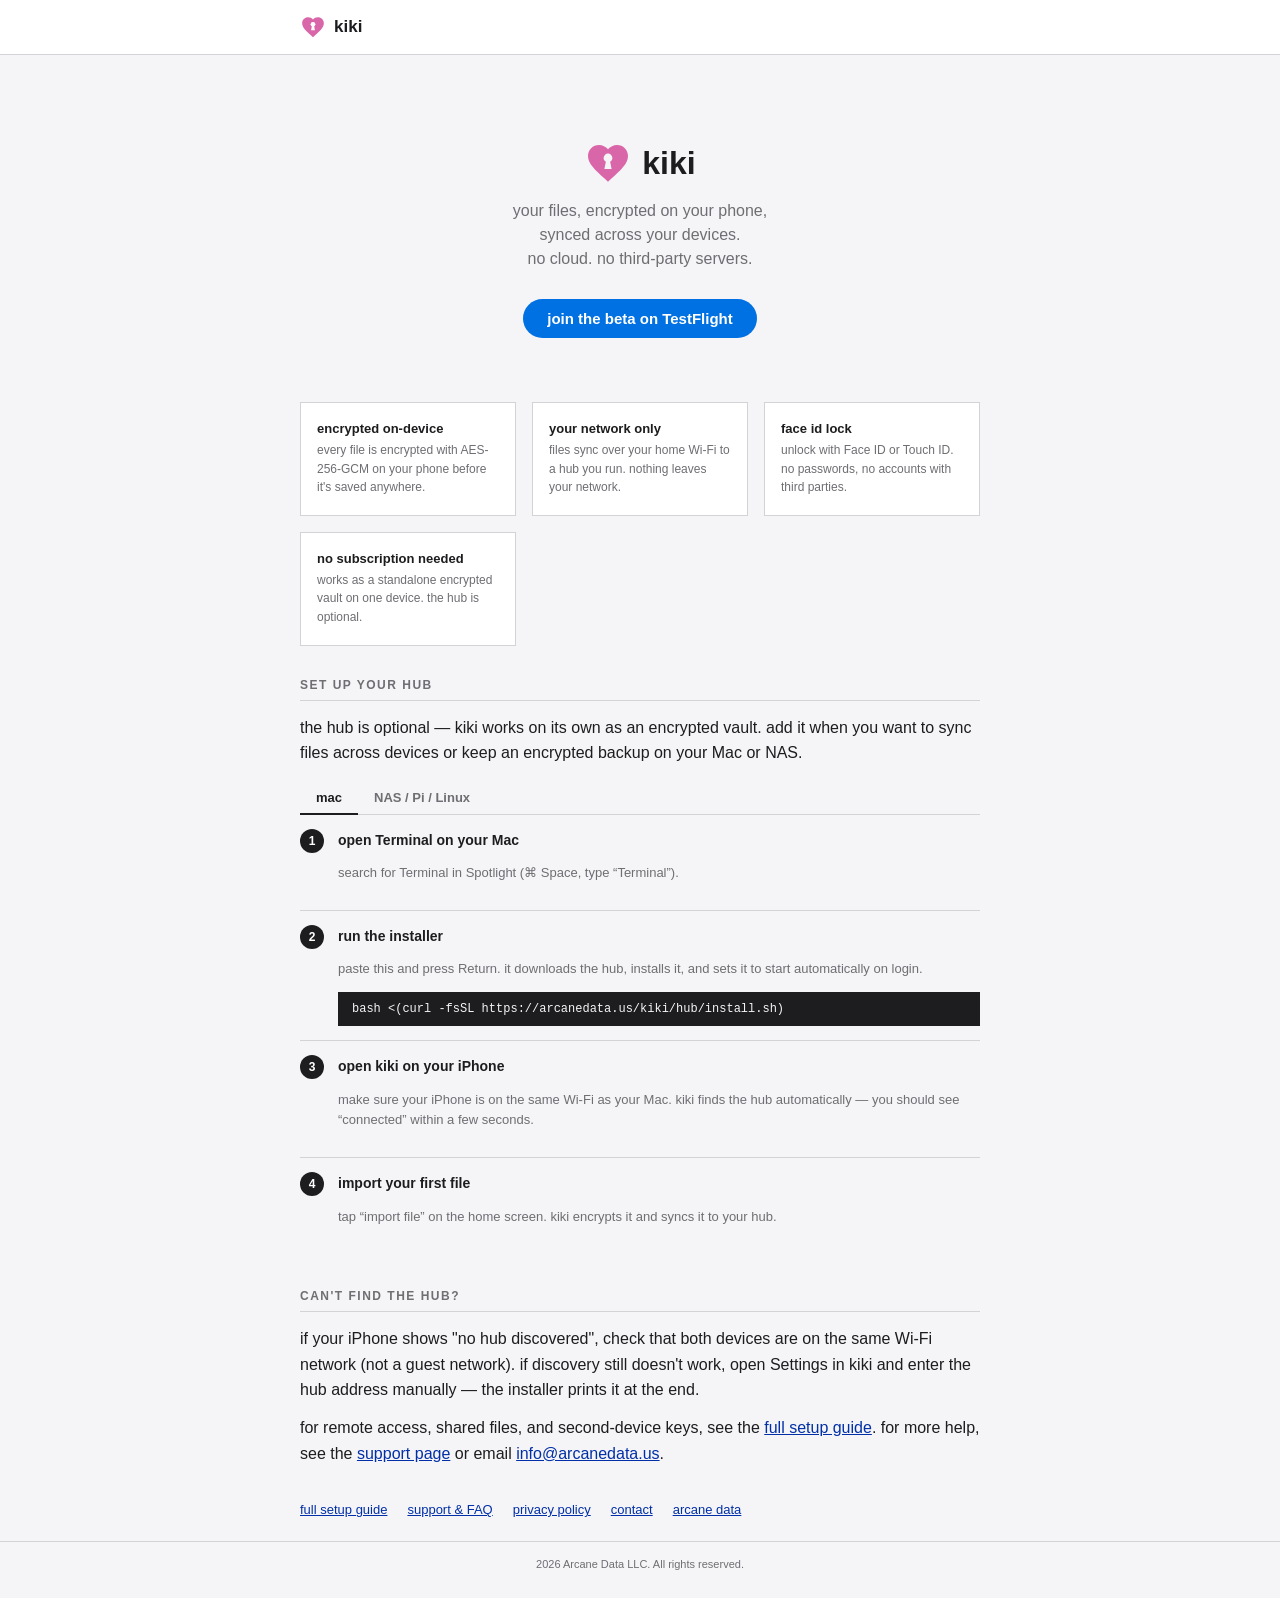
==== commit 2bd73eed: "docs(kiki): full setup guide at /kiki/setup/ LAN hub, second device, AVK, shared MVP, remote EORP+ng" ====
--- a/kiki/index.html
+++ b/kiki/index.html
@@ -6,7 +6,7 @@
   <title>kiki — private encrypted vault</title>
   <meta name="description" content="kiki is a personal encrypted vault for iPhone. Your files stay on your devices and your network. No cloud. By Arcane Data LLC." />
   <meta name="theme-color" content="#f5f5f7" />
-  <link rel="icon" href="/favicon.svg" type="image/svg+xml" />
+  <link rel="icon" href="/favicon.png" type="image/png" />
   <link rel="canonical" href="https://arcanedata.us/kiki/" />
 
   <meta property="og:type" content="website" />
@@ -281,7 +281,7 @@
             <p class="setup-step__title">run the NAS installer</p>
             <p class="setup-step__desc">paste this into the SSH session and press Return. it detects your architecture, downloads the right binary, and sets it to start automatically.</p>
             <div class="cmd-block">bash &lt;(curl -fsSL https://arcanedata.us/kiki/hub/nas-install.sh)</div>
-            <p class="setup-step__desc" style="margin-top:8px">works on Synology DSM 7+, QNAP, Unraid, TrueNAS Scale, Raspberry Pi 4/5 (64-bit Raspberry Pi OS), cyberdecks, and any Linux device.</p>
+            <p style="margin:6px 0 0;font-size:11px;color:var(--text-secondary);">works on Synology DSM 7+, QNAP, Unraid, TrueNAS Scale, Raspberry Pi 4/5 (64-bit Raspberry Pi OS), cyberdecks, and any Linux device.</p>
           </div>
         </div>
         <div class="setup-step">
@@ -307,11 +307,12 @@
     <section class="section">
       <h2>can't find the hub?</h2>
       <p>if your iPhone shows "no hub discovered", check that both devices are on the same Wi-Fi network (not a guest network). if discovery still doesn't work, open Settings in kiki and enter the hub address manually — the installer prints it at the end.</p>
-      <p>for more help, see the <a href="/kiki/support/">support page</a> or email <a href="mailto:info@arcanedata.us">info@arcanedata.us</a>.</p>
+      <p>for remote access, shared files, and second-device keys, see the <a href="/kiki/setup/">full setup guide</a>. for more help, see the <a href="/kiki/support/">support page</a> or email <a href="mailto:info@arcanedata.us">info@arcanedata.us</a>.</p>
     </section>
 
     <!-- Footer links -->
     <div class="page-links">
+      <a href="/kiki/setup/">full setup guide</a>
       <a href="/kiki/support/">support &amp; FAQ</a>
       <a href="/kiki/privacy/">privacy policy</a>
       <a href="mailto:info@arcanedata.us">contact</a>
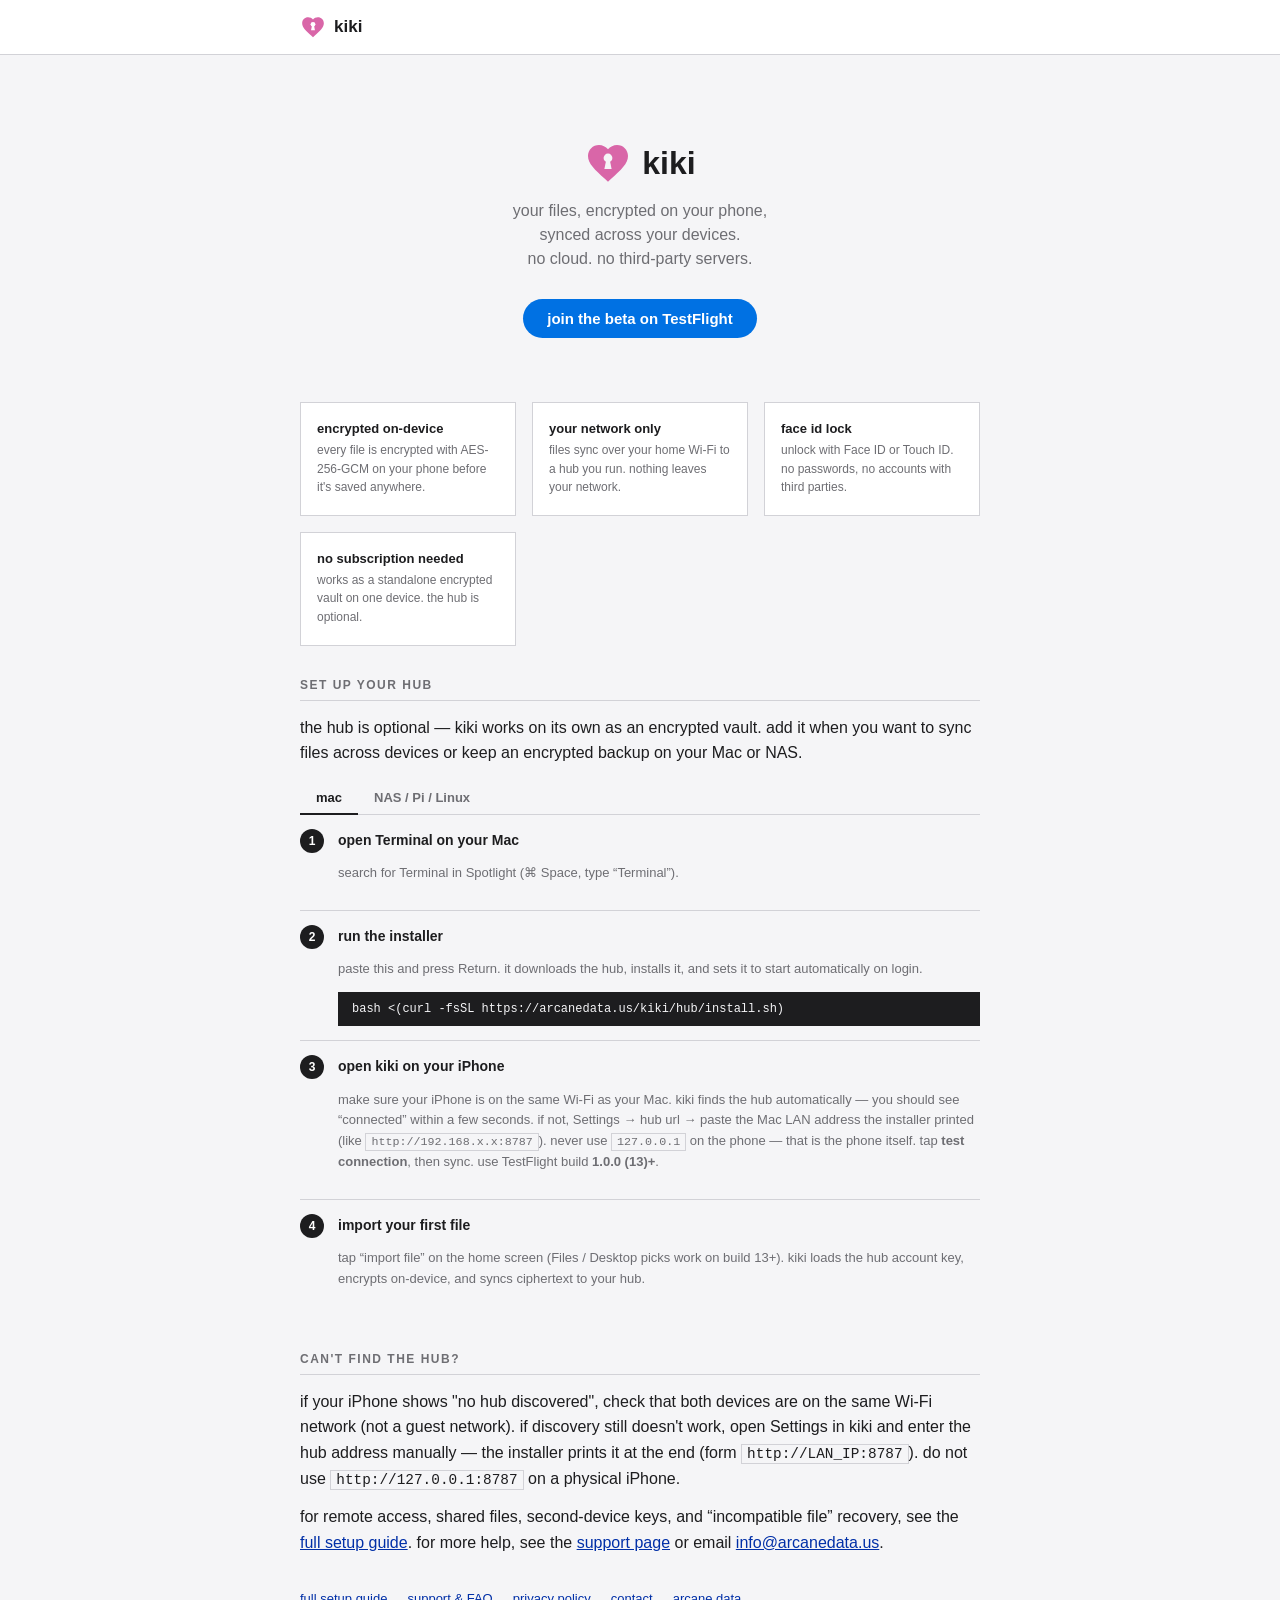
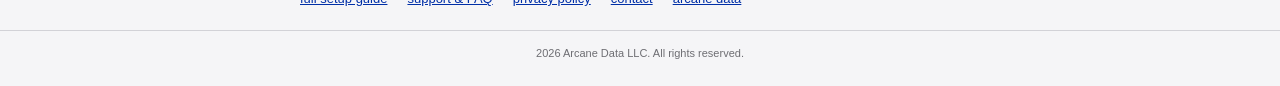
==== commit 93cd7f04: "docs(kiki): refresh setup for build 13+ LAN/remote best practices - Require TestFlight 1.0.0 (13)+ -" ====
--- a/kiki/index.html
+++ b/kiki/index.html
@@ -253,19 +253,19 @@
         <div class="setup-step">
           <div class="setup-step__num">3</div>
           <div class="setup-step__body">
-            <p class="setup-step__title">open kiki on your iPhone</p>
-            <p class="setup-step__desc">make sure your iPhone is on the same Wi-Fi as your Mac. kiki finds the hub automatically &mdash; you should see &ldquo;connected&rdquo; within a few seconds.</p>
+<p class="setup-step__title">open kiki on your iPhone</p>
+            <p class="setup-step__desc">make sure your iPhone is on the same Wi-Fi as your Mac. kiki finds the hub automatically &mdash; you should see &ldquo;connected&rdquo; within a few seconds. if not, Settings &rarr; hub url &rarr; paste the Mac LAN address the installer printed (like <code>http://192.168.x.x:8787</code>). never use <code>127.0.0.1</code> on the phone &mdash; that is the phone itself. tap <strong>test connection</strong>, then sync. use TestFlight build <strong>1.0.0 (13)+</strong>.</p>
           </div>
         </div>
         <div class="setup-step">
           <div class="setup-step__num">4</div>
           <div class="setup-step__body">
-            <p class="setup-step__title">import your first file</p>
-            <p class="setup-step__desc">tap &ldquo;import file&rdquo; on the home screen. kiki encrypts it and syncs it to your hub.</p>
-          </div>
-        </div>
-      </div>
-
+<p class="setup-step__title">import your first file</p>
+            <p class="setup-step__desc">tap &ldquo;import file&rdquo; on the home screen (Files / Desktop picks work on build 13+). kiki loads the hub account key, encrypts on-device, and syncs ciphertext to your hub.</p>
+          </div>
+        </div>
+
+      </div>
       <!-- NAS / Linux instructions -->
       <div id="tab-nas" style="display:none">
         <div class="setup-step">
@@ -287,10 +287,10 @@
         <div class="setup-step">
           <div class="setup-step__num">3</div>
           <div class="setup-step__body">
-            <p class="setup-step__title">connect kiki to your NAS</p>
-            <p class="setup-step__desc">the installer prints your NAS&rsquo;s IP address at the end. open kiki on your iPhone &rarr; Settings &rarr; hub url and enter it:</p>
+<p class="setup-step__title">connect kiki to your NAS</p>
+            <p class="setup-step__desc">the installer prints your NAS&rsquo;s IP address at the end. open kiki on your iPhone &rarr; Settings &rarr; hub url and enter it (never <code>127.0.0.1</code> on the phone):</p>
             <div class="cmd-block">http://your-nas-ip:8787</div>
-            <p class="setup-step__desc" style="margin-top:8px">if your NAS is on the same network as your iPhone, kiki may also find it automatically &mdash; no manual entry needed.</p>
+            <p class="setup-step__desc" style="margin-top:8px">if your NAS is on the same network as your iPhone, kiki may also find it automatically &mdash; no manual entry needed. tap <strong>test connection</strong> then sync. use build <strong>13+</strong>.</p>
           </div>
         </div>
         <div class="setup-step">
@@ -306,8 +306,8 @@
     <!-- Troubleshooting note -->
     <section class="section">
       <h2>can't find the hub?</h2>
-      <p>if your iPhone shows "no hub discovered", check that both devices are on the same Wi-Fi network (not a guest network). if discovery still doesn't work, open Settings in kiki and enter the hub address manually — the installer prints it at the end.</p>
-      <p>for remote access, shared files, and second-device keys, see the <a href="/kiki/setup/">full setup guide</a>. for more help, see the <a href="/kiki/support/">support page</a> or email <a href="mailto:info@arcanedata.us">info@arcanedata.us</a>.</p>
+<p>if your iPhone shows "no hub discovered", check that both devices are on the same Wi-Fi network (not a guest network). if discovery still doesn't work, open Settings in kiki and enter the hub address manually — the installer prints it at the end (form <code>http://LAN_IP:8787</code>). do not use <code>http://127.0.0.1:8787</code> on a physical iPhone.</p>
+      <p>for remote access, shared files, second-device keys, and “incompatible file” recovery, see the <a href="/kiki/setup/">full setup guide</a>. for more help, see the <a href="/kiki/support/">support page</a> or email <a href="mailto:info@arcanedata.us">info@arcanedata.us</a>.</p>
     </section>
 
     <!-- Footer links -->
